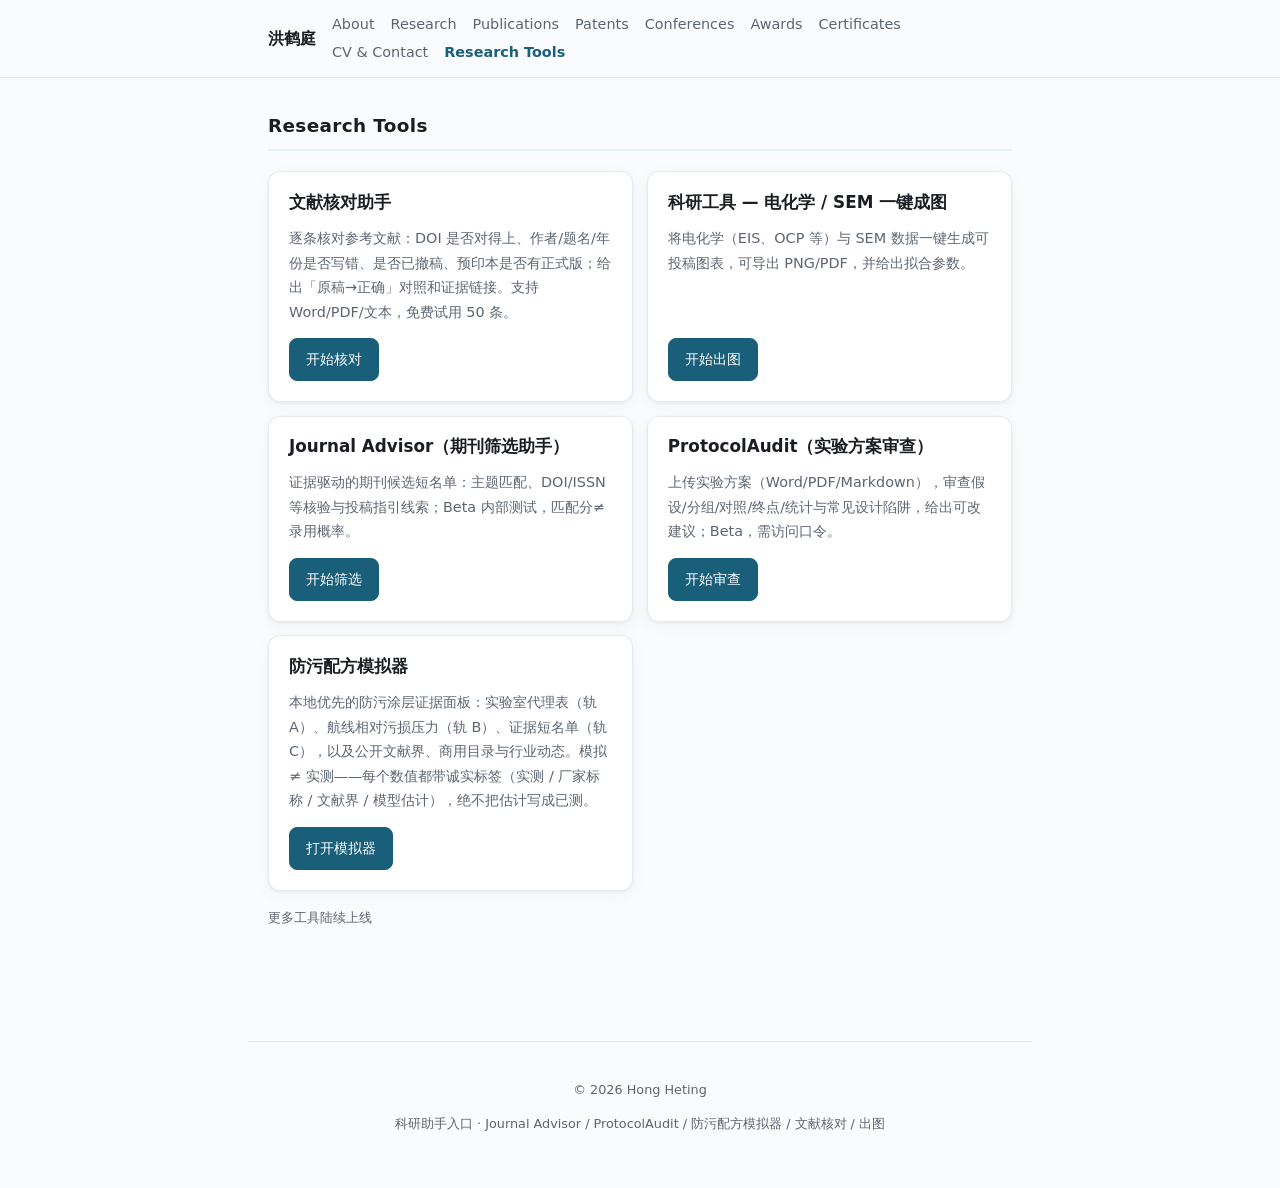
==== tools.html @ 18d32003 "Switch site to English version" ====
<!DOCTYPE html>
<html lang="en">
<head>
  <meta charset="UTF-8" />
  <meta name="viewport" content="width=device-width, initial-scale=1" />
  <meta name="description" content="Research tools by Hong Heting: reference checking, journal selection, protocol review, coating simulation and figure plotting." />
  <title>Research Tools · Hong Heting</title>
  <link rel="stylesheet" href="css/style.css" />
</head>
<body data-page="tools">
  <a class="skip-link" href="#main">Skip to content</a>

  <header class="site-header">
    <div class="nav-inner">
      <a class="nav-brand" href="index.html" id="nav-brand">Hong Heting</a>
      <nav aria-label="Site navigation">
        <ul class="nav-links">
          <li><a href="index.html#about">About</a></li>
          <li><a href="index.html#research">Research</a></li>
          <li><a href="index.html#publications">Publications</a></li>
          <li><a href="index.html#patents">Patents</a></li>
          <li><a href="index.html#conferences">Conferences</a></li>
          <li><a href="index.html#awards">Awards</a></li>
          <li><a href="index.html#credentials">Certificates</a></li>
          <li><a href="index.html#cv-contact">CV & Contact</a></li>
          <li><a href="tools.html" aria-current="page">Research Tools</a></li>
        </ul>
      </nav>
    </div>
  </header>

  <main id="main">
    <section id="tools" aria-labelledby="tools-title">
      <h2 class="section-title" id="tools-title">
        Research Tools
      </h2>
      <div class="tool-grid" id="tool-list">
        
      </div>
      <p class="tools-note" id="tools-note" hidden></p>
    </section>
  </main>

  <footer class="site-footer">
    <p>© <span id="footer-year"></span> <span id="footer-name">Hong Heting</span></p>
    <p id="footer-note"></p>
  </footer>

  <script src="js/content.js?v=20261104en"></script>
  <script src="js/main.js?v=20261104en"></script>
</body>
</html>
---- css/style.css ----
/* Academic homepage — clean, readable, mobile-friendly */
:root {
  --bg: #fafbfc;
  --surface: #ffffff;
  --text: #1a1d21;
  --muted: #5c6570;
  --border: #e6e9ee;
  --accent: #1a5f7a;
  --accent-soft: #e8f2f6;
  --radius: 12px;
  --shadow: 0 1px 3px rgba(26, 29, 33, 0.06), 0 4px 16px rgba(26, 29, 33, 0.04);
  --max: 720px;
  --font: "Noto Sans SC", "PingFang SC", "Microsoft YaHei", system-ui, -apple-system, sans-serif;
  --font-mono: ui-monospace, "SF Mono", Menlo, Consolas, monospace;
}

*,
*::before,
*::after {
  box-sizing: border-box;
}

html {
  scroll-behavior: smooth;
}

body {
  margin: 0;
  font-family: var(--font);
  font-size: 16px;
  line-height: 1.7;
  color: var(--text);
  background: var(--bg);
  -webkit-font-smoothing: antialiased;
}

a {
  color: var(--accent);
  text-decoration: none;
}
a:hover {
  text-decoration: underline;
}

img {
  max-width: 100%;
  height: auto;
  display: block;
}

.skip-link {
  position: absolute;
  left: -9999px;
  top: 0;
  background: var(--accent);
  color: #fff;
  padding: 0.5rem 1rem;
  z-index: 100;
}
.skip-link:focus {
  left: 0;
}

/* Nav */
.site-header {
  position: sticky;
  top: 0;
  z-index: 50;
  background: rgba(250, 251, 252, 0.92);
  backdrop-filter: blur(10px);
  border-bottom: 1px solid var(--border);
}

.nav-inner {
  max-width: calc(var(--max) + 4rem);
  margin: 0 auto;
  padding: 0.75rem 1.25rem;
  display: flex;
  align-items: center;
  justify-content: space-between;
  gap: 1rem;
}

.nav-brand {
  font-weight: 600;
  color: var(--text);
  text-decoration: none;
  white-space: nowrap;
}
.nav-brand:hover {
  text-decoration: none;
  color: var(--accent);
}

.nav-links {
  display: flex;
  flex-wrap: wrap;
  gap: 0.25rem 1rem;
  list-style: none;
  margin: 0;
  padding: 0;
  font-size: 0.9rem;
}
.nav-links a {
  color: var(--muted);
  text-decoration: none;
}
.nav-links a:hover,
.nav-links a[aria-current="page"] {
  color: var(--accent);
}
.nav-links a[aria-current="page"] {
  font-weight: 600;
}

/* Layout */
main {
  max-width: calc(var(--max) + 4rem);
  margin: 0 auto;
  padding: 2rem 1.25rem 4rem;
}

section {
  margin-bottom: 3rem;
  scroll-margin-top: 4rem;
}

.section-title {
  font-size: 1.15rem;
  font-weight: 650;
  letter-spacing: 0.02em;
  margin: 0 0 1.25rem;
  padding-bottom: 0.5rem;
  border-bottom: 2px solid var(--accent-soft);
  color: var(--text);
}
.section-title span.en {
  display: block;
  font-size: 0.75rem;
  font-weight: 500;
  color: var(--muted);
  letter-spacing: 0.04em;
  margin-top: 0.15rem;
  text-transform: uppercase;
}

/* Hero */
.hero {
  display: grid;
  grid-template-columns: auto 1fr;
  gap: 1.5rem 1.75rem;
  align-items: start;
  background: var(--surface);
  border: 1px solid var(--border);
  border-radius: var(--radius);
  padding: 1.75rem;
  box-shadow: var(--shadow);
  margin-bottom: 3rem;
}

.avatar-wrap {
  width: 112px;
  height: 112px;
  border-radius: 50%;
  overflow: hidden;
  background: var(--accent-soft);
  border: 3px solid var(--border);
  flex-shrink: 0;
}
.avatar-wrap img {
  width: 100%;
  height: 100%;
  object-fit: cover;
  /* 证件照上留白较多，略向上取景，避免圆形裁切切到头顶或只剩西装 */
  object-position: center 22%;
}

.hero-text h1 {
  margin: 0 0 0.25rem;
  font-size: 1.65rem;
  font-weight: 700;
  line-height: 1.3;
}
.hero-text .name-en {
  font-size: 1rem;
  font-weight: 500;
  color: var(--muted);
  margin: 0 0 0.5rem;
}
.hero-text .title {
  margin: 0 0 0.35rem;
  color: var(--text);
  font-size: 0.95rem;
}
.hero-text .title-en {
  margin: 0 0 0.75rem;
  color: var(--muted);
  font-size: 0.82rem;
  line-height: 1.5;
}
.tagline {
  display: inline-block;
  background: var(--accent-soft);
  color: var(--accent);
  font-size: 0.82rem;
  padding: 0.25rem 0.65rem;
  border-radius: 999px;
  margin-bottom: 1rem;
}
.bio {
  margin: 0;
  color: var(--muted);
  font-size: 0.95rem;
}
.bio + .bio-en {
  margin-top: 0.65rem;
  font-size: 0.85rem;
  color: var(--muted);
  font-style: italic;
}

.placeholder-hint {
  font-size: 0.75rem;
  color: #a05a00;
  background: #fff8e6;
  border: 1px dashed #e6c35c;
  padding: 0.35rem 0.6rem;
  border-radius: 6px;
  margin-top: 0.75rem;
}

/* Research cards */
.interest-grid {
  display: grid;
  gap: 0.85rem;
}

.interest-card {
  background: var(--surface);
  border: 1px solid var(--border);
  border-radius: var(--radius);
  padding: 1.1rem 1.25rem;
  box-shadow: var(--shadow);
}
.interest-card h3 {
  margin: 0 0 0.15rem;
  font-size: 1rem;
  font-weight: 600;
}
.interest-card .en-label {
  font-size: 0.78rem;
  color: var(--accent);
  margin-bottom: 0.45rem;
}
.interest-card p {
  margin: 0;
  font-size: 0.9rem;
  color: var(--muted);
}

/* Publications */
.pub-list {
  list-style: none;
  margin: 0;
  padding: 0;
}

.pub-item {
  background: var(--surface);
  border: 1px solid var(--border);
  border-radius: var(--radius);
  padding: 1.1rem 1.25rem;
  margin-bottom: 0.75rem;
  box-shadow: var(--shadow);
}
.pub-item .year {
  font-family: var(--font-mono);
  font-size: 0.78rem;
  color: var(--accent);
  font-weight: 600;
  margin-bottom: 0.25rem;
}
.pub-item .pub-title {
  font-weight: 600;
  margin: 0 0 0.35rem;
  font-size: 0.95rem;
  line-height: 1.45;
}
.pub-item .authors,
.pub-item .venue {
  margin: 0;
  font-size: 0.85rem;
  color: var(--muted);
}
.pub-item .venue {
  font-style: italic;
}
.pub-links {
  margin-top: 0.5rem;
  display: flex;
  flex-wrap: wrap;
  gap: 0.5rem 0.85rem;
  font-size: 0.82rem;
}
.pub-note {
  margin-top: 0.5rem;
  font-size: 0.75rem;
  color: #a05a00;
}
.is-pending {
  color: #a05a00;
}

/* Conferences & talks */
.talk-list {
  display: grid;
  gap: 0.85rem;
}

.talk-card {
  display: grid;
  grid-template-columns: 11.5rem minmax(0, 1fr);
  gap: 1rem 1.15rem;
  align-items: start;
  background: var(--surface);
  border: 1px solid var(--border);
  border-radius: var(--radius);
  padding: 1.1rem 1.25rem;
  box-shadow: var(--shadow);
}
.talk-card--no-photo {
  grid-template-columns: minmax(0, 1fr);
}

.talk-photo {
  margin: 0;
  border-radius: 8px;
  overflow: hidden;
  background: var(--accent-soft);
  border: 1px solid var(--border);
}
.talk-photo[hidden] {
  display: none;
}
.talk-photo img {
  width: 100%;
  aspect-ratio: 4 / 3;
  object-fit: cover;
  background: var(--accent-soft);
}
.talk-photo figcaption {
  margin: 0;
  padding: 0.35rem 0.55rem 0.45rem;
  font-size: 0.75rem;
  line-height: 1.45;
  color: var(--muted);
}
.talk-photo figcaption[hidden] {
  display: none;
}

.talk-media {
  display: flex;
  flex-direction: column;
  gap: 0.4rem;
  min-width: 0;
}
.talk-media[hidden] {
  display: none;
}

.talk-gallery {
  display: flex;
  flex-wrap: wrap;
  gap: 0.35rem;
  margin: 0.4rem 0.45rem 0;
}
.talk-gallery[hidden] {
  display: none;
}
.talk-thumb {
  appearance: none;
  width: 3.15rem;
  height: 2.4rem;
  padding: 0;
  border: 1px solid var(--border);
  border-radius: 4px;
  overflow: hidden;
  background: var(--accent-soft);
  cursor: pointer;
  line-height: 0;
}
.talk-thumb img {
  width: 100%;
  height: 100%;
  object-fit: cover;
}
.talk-thumb.is-active {
  border-color: var(--accent);
  box-shadow: 0 0 0 1px var(--accent);
}
.talk-thumb:focus-visible {
  outline: 2px solid var(--accent);
  outline-offset: 2px;
}
.talk-thumb[hidden] {
  display: none;
}

.talk-type {
  display: inline-block;
  margin: 0 0 0.45rem;
  padding: 0.12rem 0.55rem;
  border-radius: 999px;
  background: var(--accent-soft);
  color: var(--accent);
  font-size: 0.75rem;
  font-weight: 600;
  line-height: 1.5;
}
.talk-name {
  margin: 0;
  font-size: 0.95rem;
  font-weight: 600;
  line-height: 1.45;
}
.talk-name-en {
  margin: 0.1rem 0 0.55rem;
  font-size: 0.78rem;
  color: var(--accent);
  line-height: 1.45;
}
.talk-title {
  margin: 0;
  font-size: 1rem;
  font-weight: 600;
  line-height: 1.45;
}
.talk-title-en {
  margin: 0.15rem 0 0;
  font-size: 0.82rem;
  font-style: italic;
  color: var(--muted);
  line-height: 1.45;
}
.talk-summary {
  margin: 0.55rem 0 0;
  font-size: 0.9rem;
  color: var(--muted);
}
.talk-facts {
  display: flex;
  flex-wrap: wrap;
  gap: 0.25rem 1.15rem;
  margin: 0.7rem 0 0;
}
.talk-facts div {
  display: flex;
  gap: 0.4rem;
  font-size: 0.82rem;
}
.talk-facts dt {
  margin: 0;
  color: var(--muted);
  font-weight: 600;
}
.talk-facts dd {
  margin: 0;
}
.talk-related {
  display: flex;
  flex-wrap: wrap;
  gap: 0.2rem 0.55rem;
  margin: 0.75rem 0 0;
  padding-top: 0.65rem;
  border-top: 1px solid var(--border);
  font-size: 0.82rem;
  color: var(--muted);
  line-height: 1.5;
}
.talk-related-label {
  font-weight: 600;
  color: var(--text);
}
.talk-related a {
  color: var(--accent);
}

/* Education */
.edu-list {
  list-style: none;
  margin: 0;
  padding: 0;
}
.edu-item {
  display: grid;
  grid-template-columns: 5.5rem 1fr;
  gap: 0.5rem 1rem;
  padding: 0.85rem 0;
  border-bottom: 1px solid var(--border);
}
.edu-item:last-child {
  border-bottom: none;
}
.edu-period {
  font-family: var(--font-mono);
  font-size: 0.8rem;
  color: var(--accent);
  font-weight: 600;
}
.edu-degree {
  margin: 0;
  font-weight: 600;
  font-size: 0.95rem;
}
.edu-school {
  margin: 0.15rem 0 0;
  font-size: 0.85rem;
  color: var(--muted);
}

/* Awards */
.award-list {
  list-style: none;
  margin: 0;
  padding: 0;
}
.award-group {
  display: grid;
  grid-template-columns: 7.25rem 1fr;
  gap: 0.25rem 1rem;
  padding: 0.85rem 0;
  border-bottom: 1px solid var(--border);
}
.award-group:last-child {
  border-bottom: none;
}
.award-date {
  font-family: var(--font-mono);
  font-size: 0.8rem;
  color: var(--accent);
  font-weight: 600;
  padding-top: 0.12rem;
}
.award-names {
  list-style: none;
  margin: 0;
  padding: 0;
}
.award-names li {
  margin: 0;
  padding: 0.12rem 0;
  font-size: 0.95rem;
  font-weight: 600;
  line-height: 1.45;
}

/* Certificates & languages */
.subsection-title {
  margin: 1.35rem 0 0.15rem;
  font-size: 0.98rem;
  font-weight: 650;
  line-height: 1.4;
}
.subsection-title:first-of-type {
  margin-top: 0;
}
.credential-list {
  list-style: none;
  margin: 0;
  padding: 0;
}
.credential-item {
  padding: 0.72rem 0;
  border-bottom: 1px solid var(--border);
  font-size: 0.95rem;
  line-height: 1.55;
}
.credential-item:last-child {
  border-bottom: none;
}
.credential-issuer,
.credential-sep {
  color: var(--muted);
}
.credential-name,
.credential-detail {
  font-weight: 600;
}

/* Contact */
.contact-card {
  background: var(--surface);
  border: 1px solid var(--border);
  border-radius: var(--radius);
  padding: 1.35rem 1.5rem;
  box-shadow: var(--shadow);
}
.contact-list {
  list-style: none;
  margin: 0;
  padding: 0;
}
.contact-list li {
  display: flex;
  flex-wrap: wrap;
  gap: 0.35rem 0.75rem;
  padding: 0.45rem 0;
  font-size: 0.95rem;
  border-bottom: 1px solid var(--border);
}
.contact-list li:last-child {
  border-bottom: none;
}
.contact-label {
  min-width: 4.5rem;
  color: var(--muted);
  font-size: 0.85rem;
}
.contact-actions {
  margin-top: 1.1rem;
  display: flex;
  flex-wrap: wrap;
  gap: 0.65rem;
}
.btn {
  display: inline-flex;
  align-items: center;
  gap: 0.35rem;
  padding: 0.5rem 1rem;
  border-radius: 8px;
  font-size: 0.9rem;
  font-weight: 550;
  border: 1px solid var(--border);
  background: var(--bg);
  color: var(--text);
  text-decoration: none;
  cursor: pointer;
}
.btn:hover {
  text-decoration: none;
  border-color: var(--accent);
  color: var(--accent);
}
.btn-primary {
  background: var(--accent);
  border-color: var(--accent);
  color: #fff;
}
.btn-primary:hover {
  background: #154d63;
  color: #fff;
}
.btn[aria-disabled="true"],
.btn.is-disabled {
  opacity: 0.45;
  pointer-events: none;
}
.btn[hidden] {
  display: none;
}

/* Research tools */
.tool-grid {
  display: grid;
  grid-template-columns: repeat(auto-fit, minmax(min(100%, 17.5rem), 1fr));
  gap: 0.85rem;
  align-items: stretch;
}

.tool-card {
  display: flex;
  flex-direction: column;
  align-items: flex-start;
  gap: 0.75rem;
  background: var(--surface);
  border: 1px solid var(--border);
  border-radius: var(--radius);
  padding: 1.15rem 1.25rem 1.25rem;
  box-shadow: var(--shadow);
}

.tool-card-head {
  display: flex;
  flex-wrap: wrap;
  align-items: center;
  gap: 0.35rem 0.6rem;
}

.tool-card h3 {
  margin: 0;
  font-size: 1.05rem;
  font-weight: 650;
  line-height: 1.4;
}

.tool-badge {
  display: inline-block;
  padding: 0.12rem 0.55rem;
  border-radius: 999px;
  background: var(--accent-soft);
  color: var(--accent);
  font-size: 0.75rem;
  font-weight: 600;
  line-height: 1.5;
}

.tool-desc {
  margin: 0;
  flex: 1;
  font-size: 0.9rem;
  color: var(--muted);
}

.tool-card .btn {
  margin-top: 0.15rem;
}

.tools-note {
  margin: 1rem 0 0;
  font-size: 0.82rem;
  color: var(--muted);
}

/* Footer */
.site-footer {
  max-width: calc(var(--max) + 4rem);
  margin: 0 auto;
  padding: 1.5rem 1.25rem 2.5rem;
  border-top: 1px solid var(--border);
  color: var(--muted);
  font-size: 0.8rem;
  text-align: center;
}

/* Responsive */
@media (max-width: 560px) {
  .hero {
    grid-template-columns: 1fr;
    justify-items: center;
    text-align: center;
  }
  .hero-text .tagline {
    margin-left: auto;
    margin-right: auto;
  }
  .nav-links {
    font-size: 0.8rem;
    gap: 0.2rem 0.65rem;
    justify-content: flex-end;
  }
  .edu-item,
  .award-group {
    grid-template-columns: 1fr;
  }
  .talk-card {
    grid-template-columns: minmax(0, 1fr);
  }
}
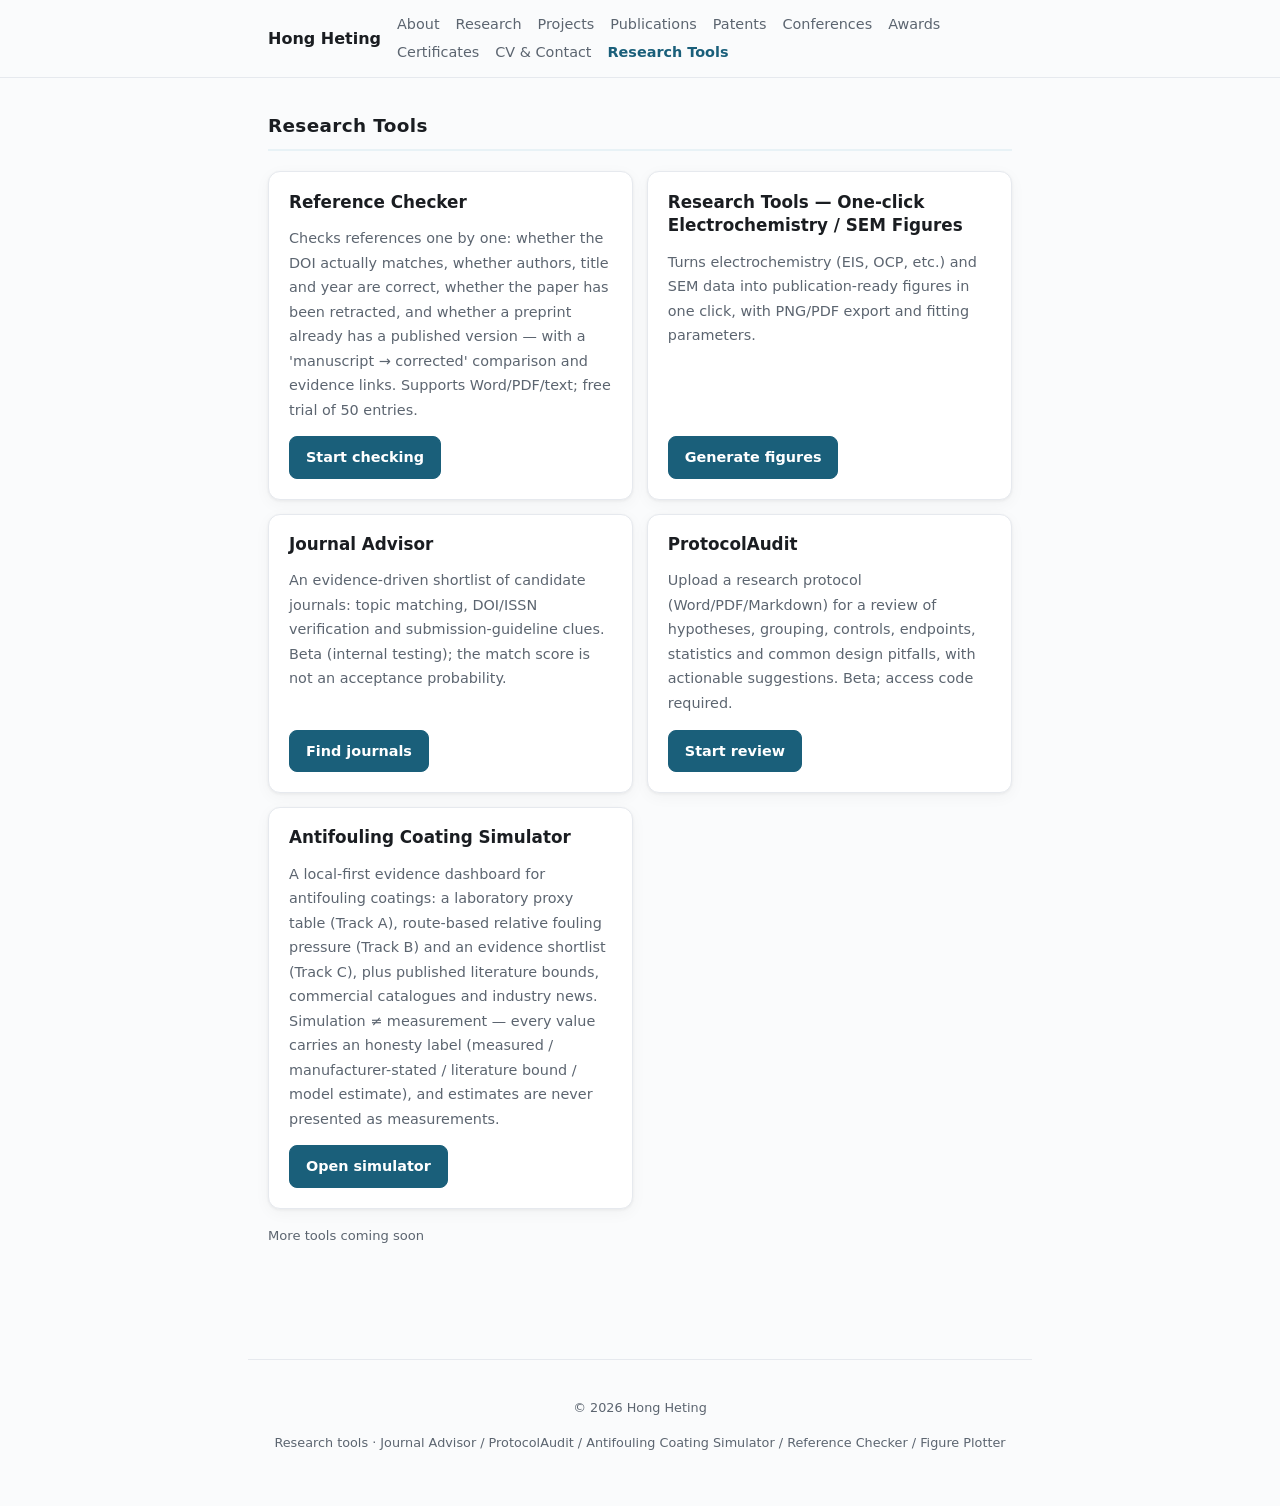
==== commit e7f00806: "Add funded projects section" ====
--- a/tools.html
+++ b/tools.html
@@ -17,6 +17,7 @@
         <ul class="nav-links">
           <li><a href="index.html#about">About</a></li>
           <li><a href="index.html#research">Research</a></li>
+          <li><a href="index.html#projects">Projects</a></li>
           <li><a href="index.html#publications">Publications</a></li>
           <li><a href="index.html#patents">Patents</a></li>
           <li><a href="index.html#conferences">Conferences</a></li>
@@ -46,7 +47,7 @@
     <p id="footer-note"></p>
   </footer>
 
-  <script src="js/content.js?v=20261104en"></script>
-  <script src="js/main.js?v=20261104en"></script>
+  <script src="js/content.js?v=20261104p1"></script>
+  <script src="js/main.js?v=20261104p1"></script>
 </body>
 </html>
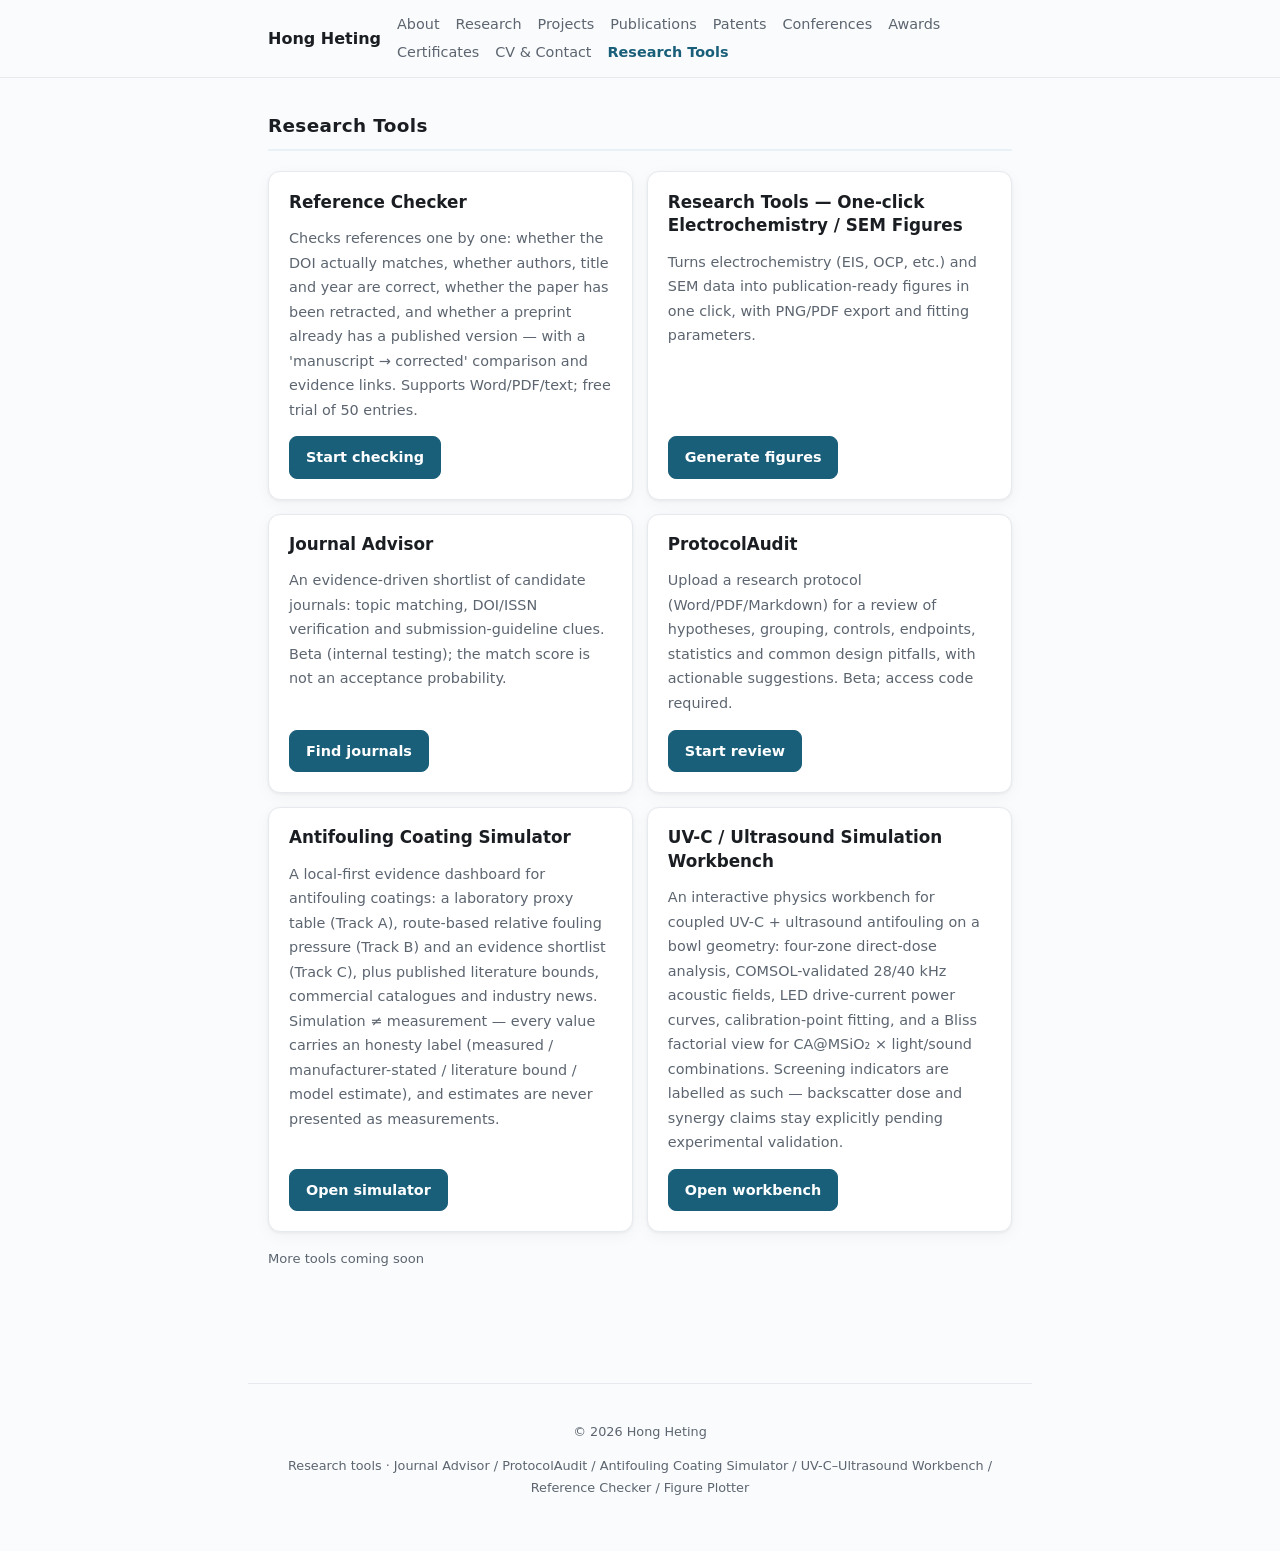
==== commit d917291f: "Add UV-C / Ultrasound workbench to Research Tools; bump asset version" ====
--- a/tools.html
+++ b/tools.html
@@ -5,7 +5,7 @@
   <meta name="viewport" content="width=device-width, initial-scale=1" />
   <meta name="description" content="Research tools by Hong Heting: reference checking, journal selection, protocol review, coating simulation and figure plotting." />
   <title>Research Tools · Hong Heting</title>
-  <link rel="stylesheet" href="css/style.css" />
+  <link rel="stylesheet" href="css/style.css?v=20261113a" />
 </head>
 <body data-page="tools">
   <a class="skip-link" href="#main">Skip to content</a>
@@ -47,7 +47,7 @@
     <p id="footer-note"></p>
   </footer>
 
-  <script src="js/content.js?v=20261104p1"></script>
-  <script src="js/main.js?v=20261104p1"></script>
+  <script src="js/content.js?v=20261113a"></script>
+  <script src="js/main.js?v=20261113a"></script>
 </body>
 </html>
--- a/css/style.css
+++ b/css/style.css
@@ -757,3 +757,22 @@
     grid-template-columns: minmax(0, 1fr);
   }
 }
+
+/* —— YouTube media section —— */
+.media-flex {
+  display: flex;
+  gap: 18px;
+  align-items: center;
+}
+.media-logo {
+  width: 84px;
+  height: 84px;
+  border-radius: 50%;
+  flex: none;
+}
+@media (max-width: 560px) {
+  .media-flex {
+    flex-direction: column;
+    align-items: flex-start;
+  }
+}
